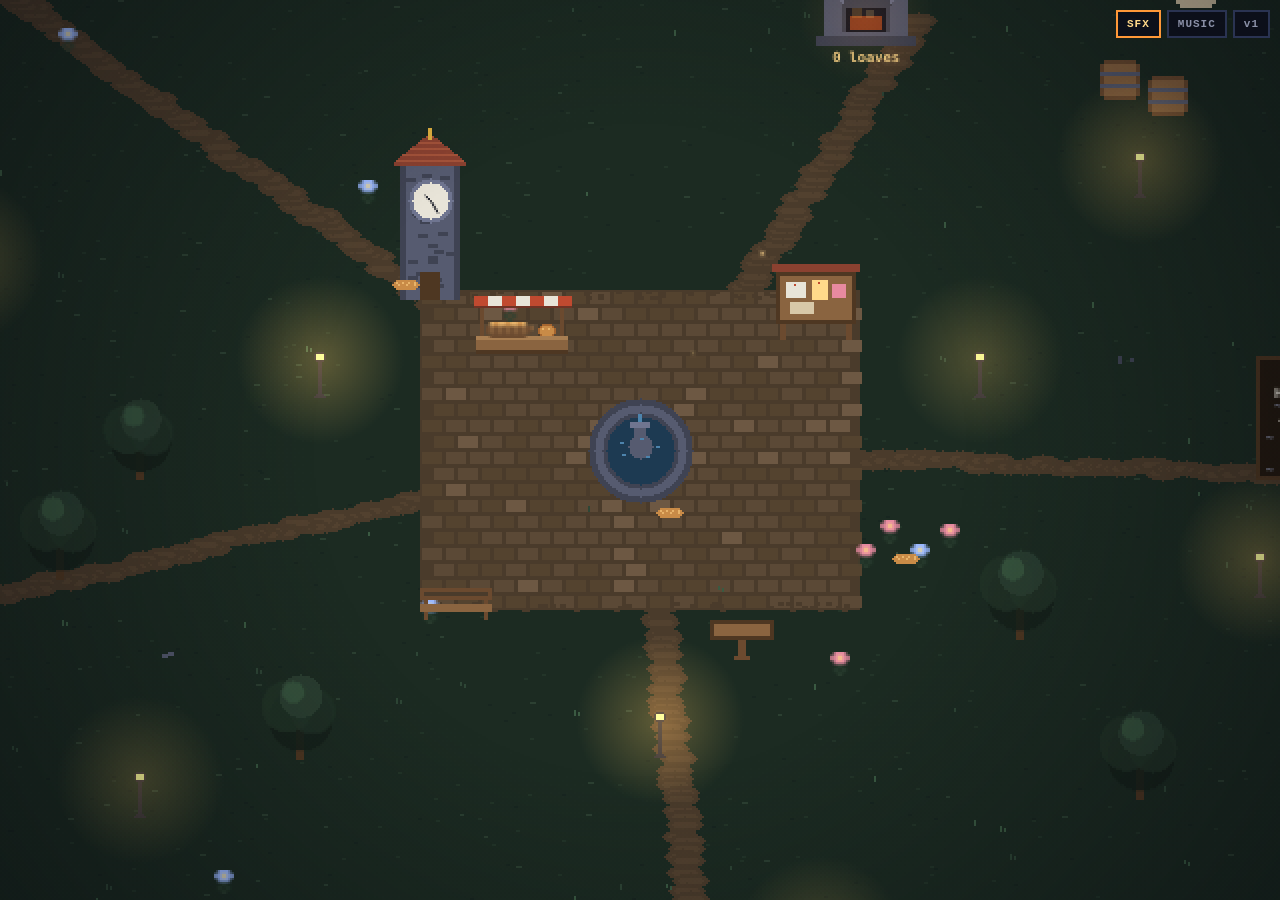
==== v2/index.html @ 36df6dbb "Add Crumb Village: playable /v2 homepage with multiplayer worker - /v2: pixel-art village at night, " ====
<!doctype html>
<html lang="en">
    <head>
        <meta charset="UTF-8" />
        <meta name="viewport" content="width=device-width, initial-scale=1.0, user-scalable=no" />
        <meta name="description" content="Crumb Village. Joddabod's homepage, but you are a cursor in a tiny bakery village at night." />
        <meta name="theme-color" content="#0b0e1a" />
        <title>Crumb Village ~ Joddabod</title>
        <link rel="stylesheet" href="style.css" />
    </head>
    <body>
        <canvas id="game"></canvas>

        <!-- HUD -->
        <div id="hud">
            <div id="hud-right">
                <div id="campers" hidden>
                    <span class="live-dot"></span><span id="campers-n">1</span> here
                </div>
                <button id="btn-sound" class="hud-btn" aria-label="Toggle sound">SFX</button>
                <button id="btn-music" class="hud-btn" aria-label="Toggle music">MUSIC</button>
                <a id="btn-back" class="hud-btn" href="../" aria-label="Back to the normal site">v1</a>
            </div>
            <div id="bag-counter" hidden>
                <span id="bag-ico"></span><span id="bag-count">0/15</span>
            </div>
            <div id="zone-tag" hidden></div>
        </div>

        <div id="toasts"></div>
        <div id="tooltip" hidden></div>
        <div id="emote-menu" hidden></div>

        <!-- Interior / info panels -->
        <div id="overlay" hidden>
            <!-- Noticeboard -->
            <div class="cv-panel" id="panel-notice" hidden>
                <button class="panel-close" aria-label="Close">x</button>
                <h2>VILLAGE NOTICEBOARD</h2>
                <p class="notice-welcome">
                    Welcome to Joddabod's place. Go poke stuff.
                </p>
                <p class="notice-sub" id="visitors-line" hidden></p>
                <h3>VILLAGE RECORDS</h3>
                <div id="badge-list"></div>
            </div>

            <!-- House interior -->
            <div class="cv-panel" id="panel-house" hidden>
                <button class="panel-close" aria-label="Close">x</button>
                <h2>JODDABOD'S HOUSE</h2>
                <div class="house-room">
                    <div class="frames">
                        <div class="frame">
                            <p>Hello! I'm <span class="accent">Joddabod</span>.</p>
                        </div>
                        <div class="frame">
                            <p>I do JavaScript and web development, whatever tickles my fancy.</p>
                        </div>
                        <div class="frame">
                            <p>Most of my projects are bots for <a href="https://nerimity.com" target="_blank" rel="noopener">Nerimity</a>.</p>
                        </div>
                    </div>
                    <div class="shelf-wrap">
                        <p class="shelf-label">the toolbox</p>
                        <div id="shelf"></div>
                        <div class="shelf-plank"></div>
                    </div>
                    <div class="fireplace">
                        <div class="fire"></div>
                        <div class="hearth"></div>
                    </div>
                </div>
            </div>

            <!-- Hat shop -->
            <div class="cv-panel" id="panel-hats" hidden>
                <button class="panel-close" aria-label="Close">x</button>
                <h2>THE HAT SHOP</h2>
                <p class="notice-sub">No money accepted here. Hats are earned.</p>
                <div id="hat-grid"></div>
            </div>

            <!-- Bottom of the well -->
            <div class="cv-panel well-panel" id="panel-well" hidden>
                <button class="panel-close" aria-label="Close">x</button>
                <h2>THE BOTTOM OF THE WELL</h2>
                <div class="well-room">
                    <p>Someone carved words into the stone down here.</p>
                    <p class="lore">"This village used to be three tabs and a footer.
                    The cat came first. The bread came later.
                    The number on the stones is not a coincidence."</p>
                    <p class="lore">"If the band ever plays again, it starts with the
                    drums, then the keys, then the strings, and the mic sings last."</p>
                    <button id="well-baguette" aria-label="A baguette, somehow, down here"></button>
                </div>
            </div>
        </div>

        <noscript>
            <div class="noscript-box">
                Crumb Village needs JavaScript. The regular site lives
                <a href="../">here</a>.
            </div>
        </noscript>

        <script src="js/config.js"></script>
        <script src="js/sprites.js"></script>
        <script src="js/audio.js"></script>
        <script src="js/save.js"></script>
        <script src="js/world.js"></script>
        <script src="js/net.js"></script>
        <script src="js/game.js"></script>
    </body>
</html>
---- v2/style.css ----
/* ═══ Crumb Village UI ═══
   Everything DOM-side (HUD, panels, tooltips). The world itself is canvas. */

* , *::before, *::after { margin: 0; padding: 0; box-sizing: border-box; }

:root {
  --night: #0b0e1a;
  --panel: #141a2e;
  --panel-2: #1b2340;
  --wood: #6b4a2f;
  --wood-2: #8a6440;
  --ink: #e8e4d8;
  --muted: #8b91a8;
  --accent: #ff9838;
  --glow: #ffd98a;
}

html, body {
  height: 100%;
  overflow: hidden;
  background: var(--night);
  color: var(--ink);
  font-family: "Courier New", ui-monospace, monospace;
  font-weight: 700;
  -webkit-user-select: none;
  user-select: none;
}

a { color: var(--accent); text-decoration: none; }
.accent { color: var(--accent); }

#game {
  position: fixed;
  inset: 0;
  width: 100vw;
  height: 100vh;
  image-rendering: pixelated;
  image-rendering: crisp-edges;
  cursor: none;
  touch-action: none;
}

/* ── HUD ── */
#hud { position: fixed; inset: 0; pointer-events: none; z-index: 10; }

#hud-right {
  position: absolute;
  top: 10px;
  right: 10px;
  display: flex;
  gap: 6px;
  align-items: center;
  pointer-events: auto;
}

.hud-btn {
  font-family: inherit;
  font-weight: 700;
  font-size: 11px;
  letter-spacing: 1px;
  color: var(--muted);
  background: rgba(11, 14, 26, 0.85);
  border: 2px solid #2a3352;
  padding: 6px 9px;
  cursor: pointer;
  image-rendering: pixelated;
}

.hud-btn.on { color: var(--glow); border-color: var(--accent); }
.hud-btn:hover { color: var(--ink); }

#campers {
  display: flex;
  align-items: center;
  gap: 6px;
  font-size: 11px;
  color: var(--muted);
  background: rgba(11, 14, 26, 0.85);
  border: 2px solid #2a3352;
  padding: 6px 9px;
}

.live-dot {
  width: 6px;
  height: 6px;
  background: #6fce6f;
  display: inline-block;
  animation: pulse 2s steps(2) infinite;
}

@keyframes pulse { 50% { opacity: 0.4; } }

#bag-counter {
  position: absolute;
  bottom: 12px;
  left: 12px;
  display: flex;
  align-items: center;
  gap: 8px;
  font-size: 13px;
  color: var(--glow);
  background: rgba(11, 14, 26, 0.85);
  border: 2px solid #2a3352;
  padding: 6px 10px;
  pointer-events: none;
}

#bag-ico canvas { display: block; image-rendering: pixelated; }

#zone-tag {
  position: absolute;
  top: 14px;
  left: 50%;
  transform: translateX(-50%);
  font-size: 12px;
  letter-spacing: 2px;
  color: var(--glow);
  background: rgba(11, 14, 26, 0.75);
  border: 2px solid #2a3352;
  padding: 5px 12px;
  opacity: 0;
  transition: opacity 0.5s;
  pointer-events: none;
}

#zone-tag.show { opacity: 1; }

/* ── Toasts ── */
#toasts {
  position: fixed;
  bottom: 18px;
  left: 50%;
  transform: translateX(-50%);
  display: flex;
  flex-direction: column;
  align-items: center;
  gap: 6px;
  z-index: 40;
  pointer-events: none;
}

.toast {
  font-size: 12px;
  color: var(--ink);
  background: var(--panel);
  border: 2px solid var(--accent);
  padding: 8px 14px;
  animation: toast-in 0.25s steps(4);
  display: flex;
  gap: 8px;
  align-items: center;
}

.toast canvas { image-rendering: pixelated; }
.toast .t-title { color: var(--glow); }
.toast.gone { opacity: 0; transition: opacity 0.6s; }

@keyframes toast-in {
  from { transform: translateY(12px); opacity: 0; }
}

/* ── Tooltip ── */
#tooltip {
  position: fixed;
  z-index: 30;
  max-width: 230px;
  font-size: 11px;
  line-height: 1.5;
  color: var(--ink);
  background: rgba(11, 14, 26, 0.92);
  border: 2px solid #3a4568;
  padding: 6px 9px;
  pointer-events: none;
}

#tooltip .tt-title { color: var(--glow); }
#tooltip .tt-sub { color: var(--muted); }

/* ── Emote radial ── */
#emote-menu {
  position: fixed;
  z-index: 35;
  width: 0;
  height: 0;
}

.emote-btn {
  position: absolute;
  width: 42px;
  height: 42px;
  margin: -21px 0 0 -21px;
  background: var(--panel);
  border: 2px solid #3a4568;
  border-radius: 50%;
  cursor: pointer;
  display: flex;
  align-items: center;
  justify-content: center;
  animation: emote-pop 0.15s steps(3);
}

.emote-btn:hover { border-color: var(--accent); background: var(--panel-2); }
.emote-btn canvas { image-rendering: pixelated; pointer-events: none; }

@keyframes emote-pop { from { transform: scale(0.4); } }

/* ── Panels ── */
#overlay {
  position: fixed;
  inset: 0;
  z-index: 50;
  background: rgba(5, 7, 14, 0.75);
  display: flex;
  align-items: center;
  justify-content: center;
  padding: 16px;
}

.cv-panel {
  position: relative;
  width: 100%;
  max-width: 560px;
  max-height: 86vh;
  overflow-y: auto;
  background: var(--panel);
  border: 3px solid var(--wood);
  outline: 3px solid #241a10;
  box-shadow: 0 0 0 6px rgba(0, 0, 0, 0.35), 0 12px 40px rgba(0, 0, 0, 0.6);
  padding: 22px;
  animation: panel-in 0.18s steps(4);
}

@keyframes panel-in {
  from { transform: translateY(10px) scale(0.97); opacity: 0; }
}

.cv-panel h2 {
  font-size: 15px;
  letter-spacing: 2px;
  color: var(--accent);
  margin-bottom: 10px;
}

.cv-panel h3 {
  font-size: 12px;
  letter-spacing: 2px;
  color: var(--muted);
  margin: 18px 0 8px;
}

.cv-panel p { font-size: 12px; line-height: 1.6; margin-bottom: 8px; }
.notice-sub { color: var(--muted); }

.panel-close {
  position: absolute;
  top: 10px;
  right: 10px;
  font-family: inherit;
  font-weight: 700;
  font-size: 13px;
  width: 28px;
  height: 28px;
  color: var(--muted);
  background: var(--panel-2);
  border: 2px solid #3a4568;
  cursor: pointer;
}

.panel-close:hover { color: var(--ink); border-color: var(--accent); }

/* Badges */
#badge-list {
  display: grid;
  grid-template-columns: repeat(auto-fill, minmax(150px, 1fr));
  gap: 8px;
}

.badge {
  display: flex;
  gap: 8px;
  align-items: center;
  border: 2px solid #2a3352;
  background: var(--panel-2);
  padding: 7px 9px;
  font-size: 11px;
  line-height: 1.4;
}

.badge canvas { image-rendering: pixelated; flex-shrink: 0; }
.badge .b-name { color: var(--glow); }
.badge .b-desc { color: var(--muted); font-size: 10px; }
.badge.locked { opacity: 0.45; filter: grayscale(1); }

/* House interior */
.house-room {
  background: linear-gradient(#241a10, #1c140c);
  border: 2px solid var(--wood);
  padding: 18px;
}

.frames { display: flex; flex-wrap: wrap; gap: 10px; margin-bottom: 18px; }

.frame {
  flex: 1 1 140px;
  background: var(--panel-2);
  border: 3px solid var(--wood-2);
  outline: 2px solid #241a10;
  padding: 10px;
}

.frame p { margin: 0; font-size: 11px; }

.shelf-wrap { margin-bottom: 18px; }
.shelf-label { color: var(--muted); font-size: 10px; letter-spacing: 2px; margin-bottom: 6px; }

#shelf {
  display: flex;
  gap: 10px;
  align-items: flex-end;
  padding: 4px 8px 0;
  flex-wrap: wrap;
}

.tool {
  position: relative;
  cursor: help;
  padding: 2px;
}

.tool canvas { display: block; image-rendering: pixelated; }
.tool:hover { background: rgba(255, 217, 138, 0.12); }

.shelf-plank {
  height: 8px;
  background: var(--wood-2);
  border-bottom: 4px solid var(--wood);
  margin-top: 2px;
}

.fireplace {
  width: 120px;
  margin: 0 auto;
  text-align: center;
}

.fire {
  width: 64px;
  height: 34px;
  margin: 0 auto;
  background:
    radial-gradient(ellipse 50% 90% at 50% 100%, #fff3c9 0%, #ffb84d 35%, #e2571e 65%, transparent 72%);
  animation: flicker 0.5s steps(3) infinite alternate;
}

@keyframes flicker {
  from { transform: scaleY(1) scaleX(1); }
  to   { transform: scaleY(1.15) scaleX(0.92); }
}

.hearth {
  height: 14px;
  background: #3f4353;
  border-top: 4px solid #565b70;
}

/* Hat shop */
#hat-grid {
  display: grid;
  grid-template-columns: repeat(auto-fill, minmax(140px, 1fr));
  gap: 10px;
  margin-top: 12px;
}

.hat-card {
  border: 2px solid #2a3352;
  background: var(--panel-2);
  padding: 10px;
  text-align: center;
  cursor: pointer;
  font-family: inherit;
  font-weight: 700;
  color: var(--ink);
}

.hat-card canvas { image-rendering: pixelated; display: block; margin: 0 auto 6px; }
.hat-card .h-name { font-size: 11px; color: var(--glow); display: block; }
.hat-card .h-cond { font-size: 10px; color: var(--muted); display: block; margin-top: 3px; }
.hat-card.locked { opacity: 0.45; cursor: default; filter: grayscale(1); }
.hat-card.worn { border-color: var(--accent); }
.hat-card:not(.locked):hover { border-color: var(--glow); }

/* Well */
.well-panel { max-width: 440px; }

.well-room {
  background: #07090f;
  border: 2px solid #23283b;
  padding: 18px;
}

.well-room .lore { color: var(--muted); font-style: italic; }

#well-baguette {
  display: block;
  margin: 14px auto 2px;
  background: none;
  border: none;
  cursor: pointer;
  padding: 6px;
}

#well-baguette canvas { image-rendering: pixelated; display: block; }
#well-baguette:hover { background: rgba(255, 217, 138, 0.1); }
#well-baguette.taken { visibility: hidden; }

.noscript-box {
  position: fixed;
  inset: 0;
  display: flex;
  align-items: center;
  justify-content: center;
  font-size: 14px;
  color: var(--ink);
}

[hidden] { display: none !important; }

/* ── Reduced motion ── */
@media (prefers-reduced-motion: reduce) {
  .fire, .live-dot { animation: none; }
  .cv-panel, .toast, .emote-btn { animation: none; }
  #zone-tag { transition: none; }
}

@media (max-width: 600px) {
  .hud-btn, #campers { font-size: 10px; padding: 5px 7px; }
  .cv-panel { padding: 16px; }
}
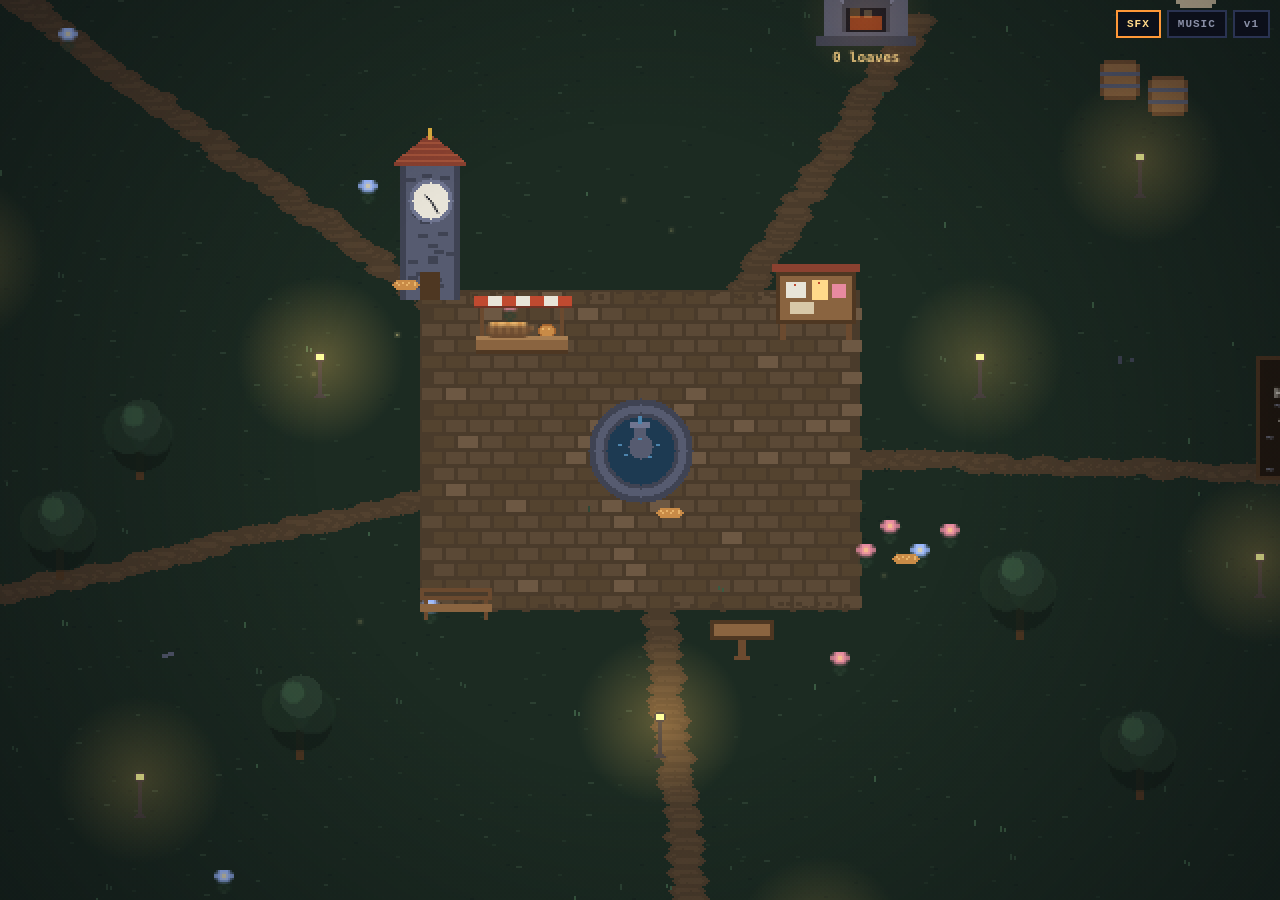
==== commit f031bfef: "thing: add cafe room and bakery room not stubs" ====
--- a/v2/index.html
+++ b/v2/index.html
@@ -25,6 +25,7 @@
                 <span id="bag-ico"></span><span id="bag-count">0/15</span>
             </div>
             <div id="zone-tag" hidden></div>
+            <button id="leave-room" class="hud-btn" hidden>&larr; LEAVE</button>
         </div>
 
         <div id="toasts"></div>
--- a/v2/style.css
+++ b/v2/style.css
@@ -363,6 +363,14 @@
   border-top: 4px solid #565b70;
 }
 
+/* Leave-room button (shown while inside an interior) */
+#leave-room {
+  position: absolute;
+  top: 10px;
+  left: 10px;
+  pointer-events: auto;
+}
+
 /* Hat shop */
 #hat-grid {
   display: grid;
